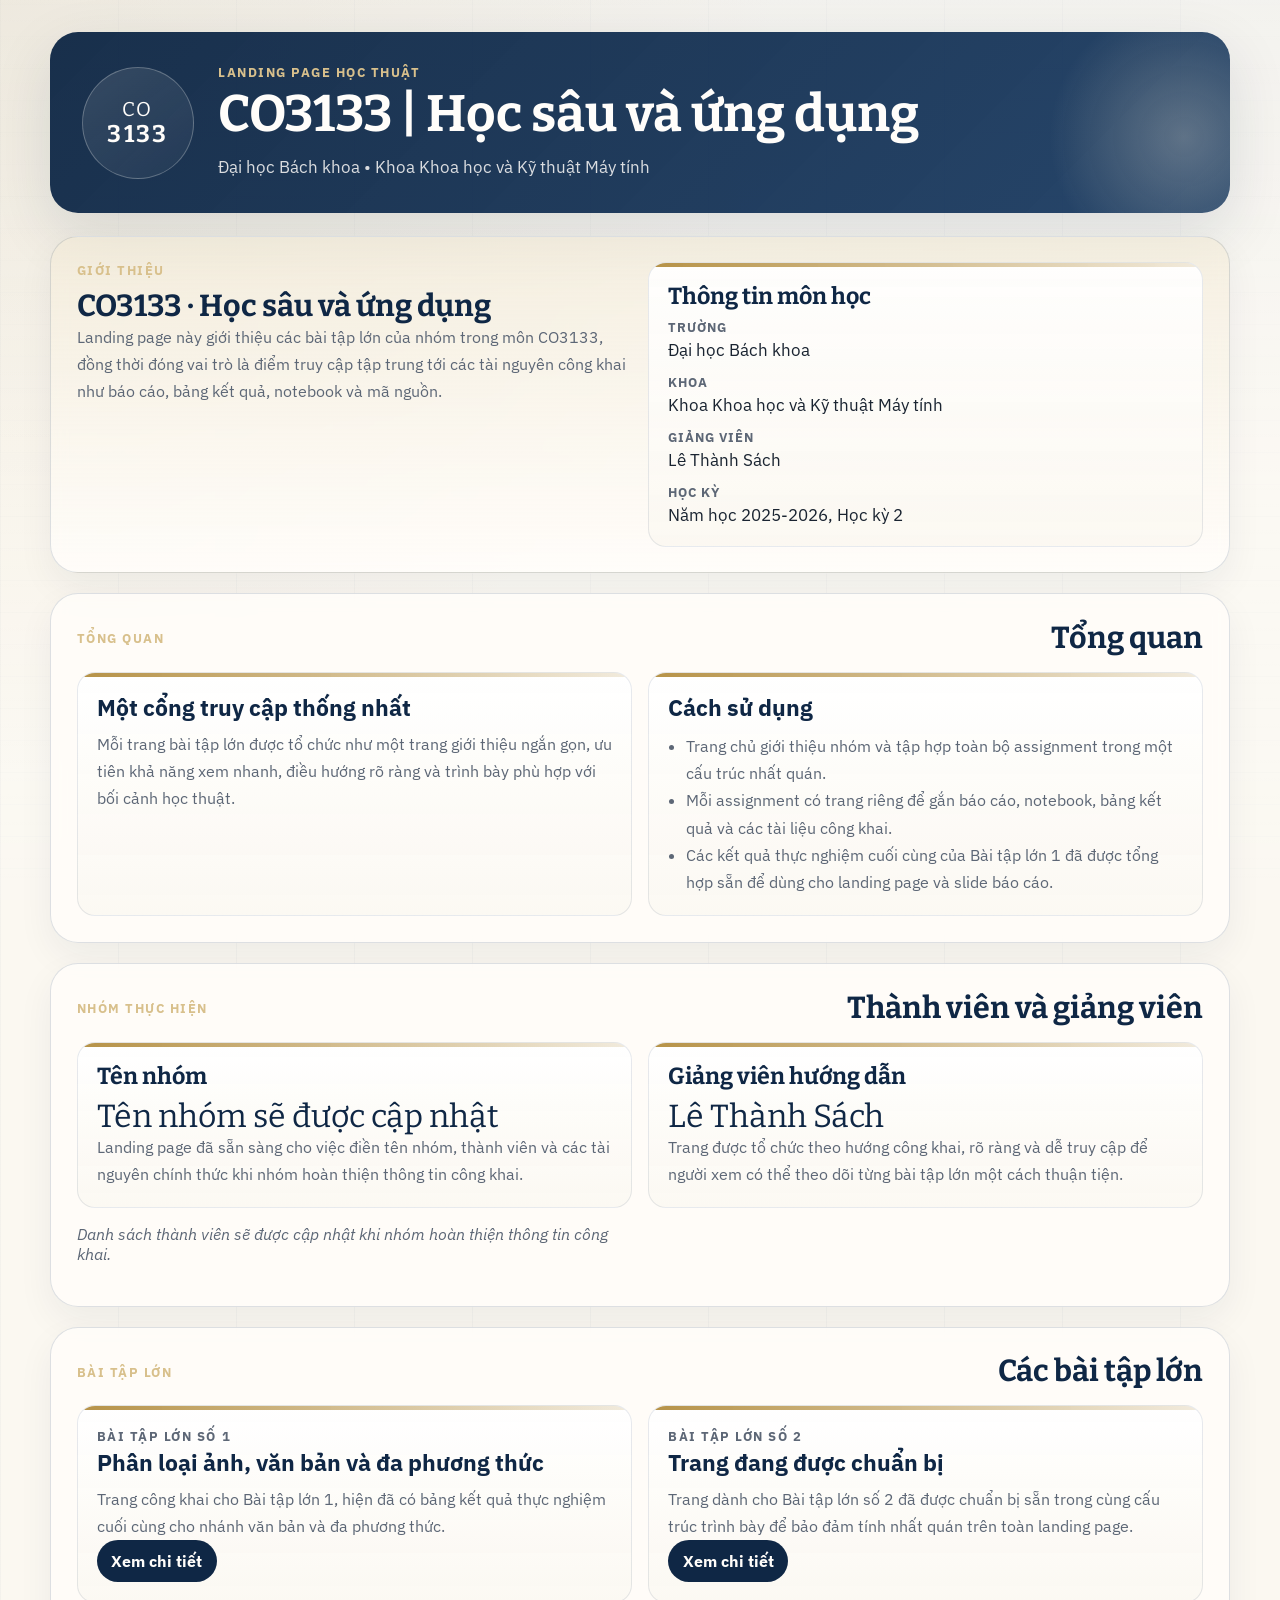
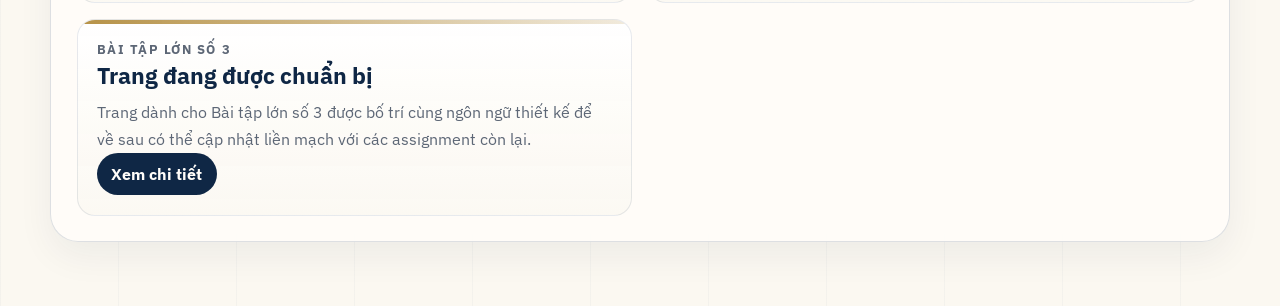
==== index.html @ e90729b5 "initial commit" ====
<!DOCTYPE html>
<html lang="vi">
<head>
  <meta charset="UTF-8">
  <meta name="viewport" content="width=device-width, initial-scale=1.0">
  <title>CO3133 | Landing Page Nhóm</title>
  <meta name="description" content="Landing page công khai cho các bài tập lớn môn CO3133 - Học sâu và ứng dụng.">
  <link rel="preconnect" href="https://fonts.googleapis.com">
  <link rel="preconnect" href="https://fonts.gstatic.com" crossorigin>
  <link href="https://fonts.googleapis.com/css2?family=Bitter:wght@500;600;700&family=IBM+Plex+Sans:wght@400;500;600;700&display=swap" rel="stylesheet">
  <link rel="stylesheet" href="assets/css/styles.css">
</head>
<body data-page="home" data-root=".">
  <div class="page-shell">
    <header class="site-header">
      <div class="crest-mark" aria-hidden="true">
        <span>CO</span>
        <span>3133</span>
      </div>
      <div class="header-copy">
        <p class="eyebrow">Landing page học thuật</p>
        <h1 id="site-title">CO3133</h1>
        <p id="site-subtitle" class="lede">Landing page công khai cho các bài tập lớn của nhóm.</p>
      </div>
    </header>

    <main>
      <section class="panel hero-panel">
        <div class="hero-grid">
          <div>
            <p class="section-kicker">Giới thiệu</p>
            <h2 id="course-heading">CO3133 · Học sâu và ứng dụng</h2>
            <p id="course-summary" class="body-copy"></p>
          </div>
          <div class="info-card">
            <h3>Thông tin môn học</h3>
            <dl id="course-meta" class="meta-list"></dl>
          </div>
        </div>
      </section>

      <section class="panel">
        <div class="section-heading">
          <p class="section-kicker">Tổng quan</p>
          <h2 id="home-overview-title">Tổng quan landing page</h2>
        </div>
        <div class="overview-grid">
          <article class="overview-card">
            <h3 id="overview-title"></h3>
            <p id="overview-copy" class="body-copy"></p>
          </article>
          <article class="overview-card">
            <h3>Cách sử dụng</h3>
            <ul id="overview-points" class="overview-list"></ul>
          </article>
        </div>
      </section>

      <section class="panel">
        <div class="section-heading">
          <p class="section-kicker">Nhóm thực hiện</p>
          <h2>Thành viên và giảng viên</h2>
        </div>
        <div class="two-column-grid">
          <article class="info-card">
            <h3>Tên nhóm</h3>
            <p id="group-name" class="feature-copy"></p>
            <p id="group-summary" class="body-copy"></p>
          </article>
          <article class="info-card">
            <h3>Giảng viên hướng dẫn</h3>
            <p id="instructor-name" class="feature-copy"></p>
            <p class="body-copy">Trang được tổ chức theo hướng công khai, rõ ràng và dễ truy cập để người xem có thể theo dõi từng bài tập lớn một cách thuận tiện.</p>
          </article>
        </div>
        <div id="members-grid" class="member-grid"></div>
      </section>

      <section class="panel">
        <div class="section-heading">
          <p class="section-kicker">Bài tập lớn</p>
          <h2>Các bài tập lớn</h2>
        </div>
        <div id="assignment-grid" class="assignment-grid"></div>
      </section>
    </main>
  </div>

  <script src="assets/js/site-data.js"></script>
  <script src="assets/js/app.js"></script>
</body>
</html>
---- assets/css/styles.css ----
:root {
  --navy-950: #0f2745;
  --navy-900: #14365f;
  --navy-700: #365d8b;
  --gold-500: #b69247;
  --gold-300: #d8c08c;
  --gold-100: #f3ead5;
  --ivory: #fbf8f1;
  --paper: #f6f1e5;
  --white: #fffdfa;
  --ink: #1a2431;
  --muted: #5d6776;
  --line: rgba(20, 54, 95, 0.14);
  --shadow: 0 20px 60px rgba(15, 39, 69, 0.12);
  --radius-lg: 28px;
  --radius-md: 18px;
  --page-width: 1180px;
}

*,
*::before,
*::after { box-sizing: border-box; }

body {
  margin: 0;
  min-height: 100vh;
  color: var(--ink);
  font-family: "IBM Plex Sans", sans-serif;
  background:
    radial-gradient(circle at top left, rgba(182,146,71,0.14), transparent 34%),
    linear-gradient(180deg, rgba(15,39,69,0.05), transparent 26%),
    repeating-linear-gradient(90deg, rgba(20,54,95,0.03) 0, rgba(20,54,95,0.03) 1px, transparent 1px, transparent 118px),
    var(--ivory);
}

body::before {
  content: "";
  position: fixed;
  inset: 0;
  pointer-events: none;
  background:
    linear-gradient(180deg, rgba(255,255,255,0.65), rgba(255,255,255,0.25)),
    repeating-linear-gradient(0deg, transparent 0, transparent 31px, rgba(20,54,95,0.035) 31px, rgba(20,54,95,0.035) 32px);
  opacity: 0.45;
}

a { color: inherit; text-decoration: none; }

.page-shell {
  position: relative;
  z-index: 1;
  width: min(calc(100% - 2rem), var(--page-width));
  margin: 0 auto;
  padding: 2rem 0 4rem;
}

.site-header {
  display: grid;
  grid-template-columns: 112px minmax(0, 1fr);
  gap: 1.5rem;
  align-items: center;
  padding: 2rem;
  border-radius: var(--radius-lg);
  background: linear-gradient(135deg, rgba(15,39,69,0.96), rgba(20,54,95,0.92));
  color: var(--white);
  box-shadow: var(--shadow);
  position: relative;
  overflow: hidden;
}

.site-header::after {
  content: "";
  position: absolute;
  inset: auto -8% -35% auto;
  width: 280px;
  height: 280px;
  border-radius: 50%;
  background: radial-gradient(circle, rgba(243,234,213,0.28), transparent 68%);
}

.site-header.compact { grid-template-columns: 1fr; }

.crest-mark {
  width: 112px;
  height: 112px;
  border-radius: 50%;
  border: 1px solid rgba(255,253,250,0.26);
  background: linear-gradient(145deg, rgba(255,253,250,0.12), rgba(255,253,250,0.03));
  display: grid;
  place-content: center;
  text-align: center;
  font-family: "Bitter", serif;
  font-size: 1.25rem;
  line-height: 1;
  letter-spacing: 0.12em;
}

.crest-mark span:last-child { margin-top: 0.2rem; font-size: 1.5rem; font-weight: 700; }

.header-copy, main { position: relative; z-index: 1; }

.eyebrow, .section-kicker {
  letter-spacing: 0.12em;
  text-transform: uppercase;
}

.eyebrow, .section-kicker {
  margin: 0 0 0.6rem;
  font-size: 0.79rem;
  font-weight: 700;
  color: var(--gold-300);
}

.site-header h1, .hero-panel h2, .section-heading h2, .info-card h3, .feature-copy, #assignment-name {
  font-family: "Bitter", serif;
}

.site-header h1 {
  margin: 0;
  font-size: clamp(2.35rem, 4vw, 4rem);
  line-height: 0.95;
}

.lede {
  max-width: 64ch;
  margin: 0.85rem 0 0;
  font-size: 1.08rem;
  line-height: 1.7;
  color: rgba(255,253,250,0.84);
}

main { display: grid; gap: 1.25rem; margin-top: 1.4rem; }

.panel {
  padding: 1.6rem;
  border: 1px solid var(--line);
  border-radius: var(--radius-lg);
  background: rgba(255,253,250,0.84);
  box-shadow: 0 14px 36px rgba(15,39,69,0.06);
  backdrop-filter: blur(8px);
}

.hero-panel {
  background: linear-gradient(180deg, rgba(243,234,213,0.58), rgba(255,253,250,0.88));
}

.hero-grid, .two-column-grid, .assignment-grid, .member-grid, .overview-grid, .resource-grid {
  display: grid;
  gap: 1rem;
}

.hero-grid, .two-column-grid { grid-template-columns: repeat(2, minmax(0, 1fr)); }
.assignment-grid, .member-grid, .overview-grid, .resource-grid { grid-template-columns: repeat(2, minmax(0, 1fr)); }

.section-heading {
  display: flex;
  justify-content: space-between;
  align-items: end;
  gap: 1rem;
  margin-bottom: 1rem;
}

.section-heading h2, .hero-panel h2, #assignment-name {
  margin: 0;
  font-size: clamp(1.9rem, 2vw, 2.65rem);
  color: var(--navy-950);
}

.body-copy, .member-role, .resource-card p, .assignment-card p, .overview-card p, .overview-list {
  margin: 0;
  color: var(--muted);
  line-height: 1.7;
}

.feature-copy { margin: 0; font-size: 2rem; line-height: 1.1; color: var(--navy-950); }

.info-card, .assignment-card, .member-card, .resource-card, .overview-card {
  position: relative;
  overflow: hidden;
  padding: 1.2rem;
  border-radius: var(--radius-md);
  border: 1px solid rgba(20,54,95,0.1);
  background: linear-gradient(180deg, rgba(255,255,255,0.9), rgba(251,248,241,0.88));
}

.info-card::before, .assignment-card::before, .member-card::before, .resource-card::before, .overview-card::before {
  content: "";
  position: absolute;
  inset: 0 auto auto 0;
  width: 100%;
  height: 4px;
  background: linear-gradient(90deg, var(--gold-500), rgba(182,146,71,0.18));
}

.info-card h3, .assignment-card h3, .resource-card h3, .overview-card h3 {
  margin: 0 0 0.55rem;
  font-size: 1.45rem;
  color: var(--navy-950);
}

.meta-list { display: grid; gap: 0.8rem; margin: 0; }
.meta-list div { display: grid; gap: 0.2rem; }
.meta-list dt {
  font-size: 0.8rem;
  font-weight: 700;
  letter-spacing: 0.08em;
  text-transform: uppercase;
  color: var(--muted);
}
.meta-list dd { margin: 0; font-size: 1.06rem; color: var(--ink); }

.member-card { display: grid; gap: 0.2rem; }
.member-card h3 { margin: 0; font-size: 1.25rem; color: var(--navy-950); }

.card-actions, .resource-actions {
  display: flex;
  flex-wrap: wrap;
  gap: 0.6rem;
}

.card-topline {
  display: block;
}

.button-link {
  display: inline-flex;
  align-items: center;
  justify-content: center;
  min-height: 42px;
  padding: 0.55rem 0.9rem;
  border-radius: 999px;
  font-weight: 700;
}

.button-link {
  background: var(--navy-950);
  color: var(--white);
  transition: transform 180ms ease, background-color 180ms ease;
}

.button-link:hover, .button-link:focus-visible { transform: translateY(-1px); background: var(--navy-900); }

.button-secondary { background: rgba(15,39,69,0.08); color: var(--navy-950); }
.button-secondary:hover, .button-secondary:focus-visible { background: rgba(15,39,69,0.12); }

.breadcrumb-link { display: inline-flex; margin-bottom: 0.85rem; color: var(--gold-100); font-weight: 700; }
.breadcrumb-link:hover, .breadcrumb-link:focus-visible { text-decoration: underline; text-underline-offset: 0.2rem; }
.empty-state { color: var(--muted); font-style: italic; }
.overview-list { margin: 0.7rem 0 0; padding-left: 1.1rem; }
.hidden { display: none !important; }

.results-grid {
  display: grid;
  grid-template-columns: repeat(3, minmax(0, 1fr));
  gap: 1rem;
}

.result-highlight {
  padding: 1.2rem;
  border-radius: var(--radius-md);
  border: 1px solid rgba(20,54,95,0.1);
  background: linear-gradient(180deg, rgba(255,255,255,0.92), rgba(251,248,241,0.9));
}

.result-highlight h3 {
  margin: 0 0 0.45rem;
  font-size: 1.2rem;
  color: var(--navy-950);
}

.result-value {
  margin: 0;
  font-family: "Bitter", serif;
  font-size: 2rem;
  line-height: 1.05;
  color: var(--navy-950);
}

.result-caption {
  margin: 0.55rem 0 0;
  color: var(--muted);
  line-height: 1.6;
}

.table-wrap {
  overflow-x: auto;
  border-radius: var(--radius-md);
  border: 1px solid rgba(20,54,95,0.1);
  background: rgba(255,255,255,0.9);
}

.results-table {
  width: 100%;
  min-width: 720px;
  border-collapse: collapse;
}

.results-table th,
.results-table td {
  padding: 0.9rem 1rem;
  border-bottom: 1px solid rgba(20,54,95,0.1);
  text-align: left;
  vertical-align: top;
}

.results-table th {
  background: rgba(20,54,95,0.06);
  color: var(--navy-950);
  font-size: 0.88rem;
  letter-spacing: 0.04em;
  text-transform: uppercase;
}

.results-table tr:last-child td {
  border-bottom: none;
}

.results-table td strong {
  color: var(--navy-950);
}

.results-note {
  margin: 0;
  color: var(--muted);
  line-height: 1.7;
}

.chart-grid {
  display: grid;
  grid-template-columns: repeat(2, minmax(0, 1fr));
  gap: 1rem;
}

.chart-card {
  padding: 1.2rem;
  border-radius: var(--radius-md);
  border: 1px solid rgba(20,54,95,0.1);
  background: linear-gradient(180deg, rgba(255,255,255,0.94), rgba(251,248,241,0.9));
}

.chart-canvas-grid {
  display: grid;
  grid-template-columns: repeat(2, minmax(0, 1fr));
  gap: 1rem;
}

.chart-card.wide {
  grid-column: 1 / -1;
}

.chart-card h3 {
  margin: 0;
  font-size: 1.35rem;
  color: var(--navy-950);
}

.chart-copy {
  margin: 0.55rem 0 0;
  color: var(--muted);
  line-height: 1.7;
}

.chart-shell {
  position: relative;
  min-height: 320px;
  margin-top: 1rem;
  padding: 0.75rem;
  border-radius: 18px;
  border: 1px solid rgba(20,54,95,0.08);
  background: rgba(255,255,255,0.82);
}

.chart-legend {
  display: flex;
  flex-wrap: wrap;
  gap: 1rem;
  margin-top: 1rem;
  color: var(--navy-950);
  font-size: 0.92rem;
  font-weight: 600;
}

.chart-legend span {
  display: inline-flex;
  align-items: center;
  gap: 0.45rem;
}

.legend-swatch {
  width: 14px;
  height: 14px;
  border-radius: 999px;
  background: linear-gradient(90deg, var(--navy-950), var(--navy-700));
}

.legend-swatch.is-secondary {
  background: linear-gradient(90deg, var(--gold-500), var(--gold-300));
}

.metric-bars {
  display: grid;
  gap: 1rem;
  margin-top: 1rem;
}

.metric-group {
  padding: 0.95rem 1rem;
  border-radius: 16px;
  background: rgba(255,255,255,0.78);
  border: 1px solid rgba(20,54,95,0.08);
}

.metric-group-head {
  display: flex;
  justify-content: space-between;
  gap: 1rem;
  align-items: center;
  margin-bottom: 0.8rem;
}

.metric-group-head h4 {
  margin: 0;
  font-size: 1rem;
  color: var(--navy-950);
}

.metric-group-head span {
  color: var(--gold-500);
  font-weight: 700;
  font-size: 0.88rem;
}

.bar-row {
  display: grid;
  grid-template-columns: 88px minmax(0, 1fr) 70px;
  gap: 0.75rem;
  align-items: center;
}

.bar-row + .bar-row {
  margin-top: 0.55rem;
}

.bar-row span,
.bar-row strong {
  color: var(--navy-950);
  font-size: 0.92rem;
}

.bar-row strong {
  text-align: right;
}

.bar-track {
  position: relative;
  height: 12px;
  border-radius: 999px;
  overflow: hidden;
  background: rgba(20,54,95,0.09);
}

.bar-fill {
  height: 100%;
  border-radius: inherit;
  background: linear-gradient(90deg, var(--navy-950), var(--navy-700));
}

.bar-fill.is-secondary {
  background: linear-gradient(90deg, var(--gold-500), var(--gold-300));
}

.dataset-stat-grid {
  display: grid;
  grid-template-columns: repeat(4, minmax(0, 1fr));
  gap: 0.75rem;
  margin-top: 1rem;
}

.dataset-stat {
  padding: 0.9rem;
  border-radius: 16px;
  border: 1px solid rgba(20,54,95,0.08);
  background: rgba(255,255,255,0.82);
}

.dataset-stat strong {
  display: block;
  font-family: "Bitter", serif;
  font-size: 1.4rem;
  line-height: 1.05;
  color: var(--navy-950);
}

.dataset-stat span {
  display: block;
  margin-top: 0.32rem;
  color: var(--muted);
  font-size: 0.92rem;
  line-height: 1.55;
}

.dataset-label-list {
  display: grid;
  gap: 0.55rem;
  margin-top: 1rem;
}

.dataset-label-item {
  display: grid;
  grid-template-columns: minmax(0, 1fr) 96px;
  gap: 0.75rem;
  align-items: center;
}

.dataset-label-item span,
.dataset-label-item strong {
  color: var(--navy-950);
  font-size: 0.94rem;
}

.dataset-label-item strong {
  text-align: right;
}

.error-analysis-stack {
  display: grid;
  gap: 1rem;
}

.error-summary-grid {
  display: grid;
  grid-template-columns: repeat(2, minmax(0, 1fr));
  gap: 1rem;
}

.error-summary-card {
  padding: 1.2rem;
  border-radius: var(--radius-md);
  border: 1px solid rgba(20,54,95,0.1);
  background: linear-gradient(180deg, rgba(255,255,255,0.94), rgba(251,248,241,0.9));
}

.error-summary-card h3 {
  margin: 0;
  font-size: 1.35rem;
  color: var(--navy-950);
}

.error-kpi-grid {
  display: grid;
  grid-template-columns: repeat(3, minmax(0, 1fr));
  gap: 0.75rem;
  margin-top: 1rem;
}

.error-kpi {
  padding: 0.9rem;
  border-radius: 16px;
  border: 1px solid rgba(20,54,95,0.08);
  background: rgba(255,255,255,0.84);
}

.error-kpi strong {
  display: block;
  font-family: "Bitter", serif;
  font-size: 1.35rem;
  line-height: 1.05;
  color: var(--navy-950);
}

.error-kpi span {
  display: block;
  margin-top: 0.35rem;
  color: var(--muted);
  font-size: 0.9rem;
  line-height: 1.55;
}

.error-hardest-title {
  margin: 1rem 0 0.55rem;
  color: var(--navy-950);
  font-weight: 700;
}

.delta-badge {
  display: inline-flex;
  align-items: center;
  min-height: 30px;
  padding: 0.22rem 0.72rem;
  border-radius: 999px;
  font-weight: 700;
  font-size: 0.88rem;
}

.delta-badge.is-positive {
  background: rgba(20,54,95,0.1);
  color: var(--navy-950);
}

.delta-badge.is-negative {
  background: rgba(182,146,71,0.16);
  color: #805b18;
}

.heatmap-grid {
  display: grid;
  grid-template-columns: repeat(2, minmax(0, 1fr));
  gap: 1rem;
}

.heatmap-card {
  padding: 1.15rem;
  border-radius: var(--radius-md);
  border: 1px solid rgba(20,54,95,0.1);
  background: linear-gradient(180deg, rgba(255,255,255,0.94), rgba(251,248,241,0.9));
}

.heatmap-card h3 {
  margin: 0;
  color: var(--navy-950);
  font-size: 1.15rem;
}

.heatmap-card p {
  margin: 0.45rem 0 0;
  color: var(--muted);
  line-height: 1.7;
}

.heatmap-shell {
  margin-top: 0.9rem;
  overflow: auto;
  border-radius: 16px;
  border: 1px solid rgba(20,54,95,0.08);
  background: rgba(255,255,255,0.84);
}

.heatmap-table {
  display: grid;
  min-width: 680px;
}

.heatmap-header,
.heatmap-row {
  display: grid;
  grid-template-columns: 180px repeat(5, minmax(86px, 1fr));
}

.heatmap-corner,
.heatmap-col,
.heatmap-row-label,
.heatmap-cell {
  min-height: 72px;
  padding: 0.7rem;
  border-right: 1px solid rgba(20,54,95,0.08);
  border-bottom: 1px solid rgba(20,54,95,0.08);
}

.heatmap-corner,
.heatmap-col,
.heatmap-row-label {
  background: rgba(20,54,95,0.05);
}

.heatmap-corner {
  display: flex;
  flex-direction: column;
  justify-content: center;
  gap: 0.15rem;
  color: var(--muted);
  font-size: 0.84rem;
  font-weight: 600;
}

.heatmap-col,
.heatmap-row-label {
  display: flex;
  align-items: center;
  justify-content: center;
  text-align: center;
  color: var(--navy-950);
  font-size: 0.84rem;
  font-weight: 700;
  line-height: 1.45;
}

.heatmap-row-label {
  justify-content: flex-start;
  text-align: left;
}

.heatmap-cell {
  display: flex;
  flex-direction: column;
  align-items: center;
  justify-content: center;
  gap: 0.25rem;
  text-align: center;
}

.heatmap-cell strong {
  font-family: "Bitter", serif;
  font-size: 1.3rem;
  line-height: 1;
}

.heatmap-cell span {
  font-size: 0.78rem;
  opacity: 0.9;
}

.resource-inline-list {
  display: flex;
  flex-wrap: wrap;
  gap: 0.75rem;
}

.resource-group-card {
  padding: 1.2rem;
  border-radius: var(--radius-md);
  border: 1px solid rgba(20,54,95,0.1);
  background: linear-gradient(180deg, rgba(255,255,255,0.94), rgba(251,248,241,0.9));
}

.resource-group-card.is-featured {
  grid-column: 1 / -1;
  background: linear-gradient(180deg, rgba(243,234,213,0.74), rgba(255,253,250,0.94));
}

.resource-group-card h3 {
  margin: 0;
  font-size: 1.35rem;
  color: var(--navy-950);
}

.resource-group-copy {
  margin: 0.6rem 0 0;
  color: var(--muted);
  line-height: 1.7;
}

.resource-group-list {
  display: grid;
  gap: 0.85rem;
  margin-top: 1rem;
}

.resource-item {
  display: grid;
  grid-template-columns: minmax(0, 1fr) auto;
  gap: 1rem;
  align-items: center;
  padding: 0.95rem 1rem;
  border-radius: 16px;
  border: 1px solid rgba(20,54,95,0.08);
  background: rgba(255,255,255,0.78);
}

.resource-item-copy h4 {
  margin: 0;
  color: var(--navy-950);
  font-size: 1.05rem;
}

.resource-item-copy p:last-child {
  margin: 0.38rem 0 0;
  color: var(--muted);
  line-height: 1.65;
}

.resource-item-type {
  margin: 0 0 0.3rem;
  font-size: 0.78rem;
  font-weight: 700;
  letter-spacing: 0.08em;
  text-transform: uppercase;
  color: var(--gold-500);
}

.resource-item-actions {
  display: flex;
  align-items: center;
}

.detail-grid,
.mini-stat-grid,
.figure-grid,
.callout-grid,
.code-grid {
  display: grid;
  gap: 1rem;
}

.detail-grid,
.code-grid {
  grid-template-columns: repeat(2, minmax(0, 1fr));
}

.mini-stat-grid {
  grid-template-columns: repeat(4, minmax(0, 1fr));
}

.figure-grid,
.callout-grid {
  grid-template-columns: repeat(2, minmax(0, 1fr));
}

.mini-stat,
.figure-card,
.callout-card,
.code-panel {
  padding: 1.15rem;
  border-radius: var(--radius-md);
  border: 1px solid rgba(20,54,95,0.1);
  background: linear-gradient(180deg, rgba(255,255,255,0.94), rgba(251,248,241,0.9));
}

.mini-stat h3,
.figure-card h3,
.callout-card h3,
.code-panel h3 {
  margin: 0 0 0.5rem;
  color: var(--navy-950);
  font-size: 1.2rem;
}

.mini-stat-value {
  margin: 0;
  font-family: "Bitter", serif;
  font-size: 1.85rem;
  line-height: 1.05;
  color: var(--navy-950);
}

.mini-stat p,
.callout-card p,
.figure-card p,
.code-panel p {
  margin: 0.45rem 0 0;
  color: var(--muted);
  line-height: 1.7;
}

.pill-list {
  display: flex;
  flex-wrap: wrap;
  gap: 0.6rem;
  margin: 0;
  padding: 0;
  list-style: none;
}

.pill {
  padding: 0.5rem 0.8rem;
  border-radius: 999px;
  background: rgba(20,54,95,0.08);
  color: var(--navy-950);
  font-size: 0.92rem;
  font-weight: 600;
}

.figure-card img {
  display: block;
  width: 100%;
  height: auto;
  margin-top: 0.85rem;
  border-radius: 14px;
  border: 1px solid rgba(20,54,95,0.08);
  background: rgba(255,255,255,0.9);
}

.figure-card.wide {
  grid-column: 1 / -1;
}

.figure-meta {
  display: flex;
  flex-wrap: wrap;
  gap: 0.6rem;
  margin-top: 0.85rem;
}

.figure-meta span {
  display: inline-flex;
  align-items: center;
  min-height: 30px;
  padding: 0.2rem 0.65rem;
  border-radius: 999px;
  background: rgba(182,146,71,0.12);
  color: var(--navy-950);
  font-size: 0.86rem;
  font-weight: 600;
}

.sample-grid {
  display: grid;
  grid-template-columns: repeat(3, minmax(0, 1fr));
  gap: 1rem;
}

.sample-toolbar {
  display: flex;
  justify-content: space-between;
  align-items: center;
  gap: 1rem;
  margin-top: 1rem;
}

.sample-filter-group {
  display: flex;
  flex-wrap: wrap;
  gap: 0.65rem;
}

.sample-filter {
  min-height: 40px;
  padding: 0.5rem 0.85rem;
  border: 1px solid rgba(20,54,95,0.12);
  border-radius: 999px;
  background: rgba(255,255,255,0.86);
  color: var(--navy-950);
  font: inherit;
  font-size: 0.92rem;
  font-weight: 600;
  cursor: pointer;
  transition: background-color 180ms ease, transform 180ms ease, border-color 180ms ease;
}

.sample-filter:hover,
.sample-filter:focus-visible {
  background: rgba(20,54,95,0.08);
  border-color: rgba(20,54,95,0.18);
  transform: translateY(-1px);
}

.sample-filter.is-active {
  background: var(--navy-950);
  border-color: var(--navy-950);
  color: var(--white);
}

.sample-count {
  margin: 0;
  color: var(--muted);
  font-size: 0.94rem;
  line-height: 1.6;
}

.sample-card {
  padding: 1rem;
  border-radius: var(--radius-md);
  border: 1px solid rgba(20,54,95,0.1);
  background: linear-gradient(180deg, rgba(255,255,255,0.94), rgba(251,248,241,0.9));
}

.sample-card img {
  display: block;
  width: 100%;
  aspect-ratio: 4 / 3;
  object-fit: cover;
  border-radius: 14px;
  border: 1px solid rgba(20,54,95,0.08);
  background: rgba(255,255,255,0.9);
}

.sample-meta {
  display: flex;
  flex-wrap: wrap;
  gap: 0.55rem;
  margin: 0.85rem 0 0;
}

.sample-meta span {
  display: inline-flex;
  align-items: center;
  min-height: 30px;
  padding: 0.2rem 0.65rem;
  border-radius: 999px;
  background: rgba(20,54,95,0.08);
  color: var(--navy-950);
  font-size: 0.84rem;
  font-weight: 600;
}

.sample-card h3 {
  margin: 0.85rem 0 0;
  color: var(--navy-950);
  font-size: 1.15rem;
}

.sample-card p {
  margin: 0.55rem 0 0;
  color: var(--muted);
  line-height: 1.7;
}

.sample-note {
  margin: 1rem 0 0;
  color: var(--muted);
  line-height: 1.7;
}

.sample-empty {
  padding: 1rem;
  border-radius: var(--radius-md);
  border: 1px dashed rgba(20,54,95,0.18);
  background: rgba(255,255,255,0.7);
  color: var(--muted);
  line-height: 1.7;
}

.code-toolbar {
  display: flex;
  justify-content: space-between;
  gap: 1rem;
  align-items: center;
  margin-bottom: 0.75rem;
}

.code-label {
  font-size: 0.88rem;
  font-weight: 700;
  letter-spacing: 0.06em;
  text-transform: uppercase;
  color: var(--muted);
}

.code-frame {
  overflow: auto;
  border-radius: 16px;
  background: #0f1e31;
  border: 1px solid rgba(20,54,95,0.18);
}

.code-frame pre {
  margin: 0;
  padding: 1rem 1.1rem;
  min-width: 0;
  color: #eef4ff;
  font: 0.92rem/1.65 "IBM Plex Mono", "Courier New", monospace;
  white-space: pre;
}

.branch-link-row {
  display: flex;
  flex-wrap: wrap;
  gap: 0.75rem;
}

.muted-link {
  color: var(--navy-700);
  font-weight: 600;
}

.muted-link:hover,
.muted-link:focus-visible {
  text-decoration: underline;
  text-underline-offset: 0.2rem;
}

.ide-viewer {
  border-radius: 22px;
  overflow: hidden;
  border: 1px solid rgba(20,54,95,0.12);
  background: #0d1728;
  box-shadow: 0 18px 42px rgba(15,39,69,0.18);
}

.ide-topbar {
  display: flex;
  align-items: center;
  justify-content: space-between;
  gap: 1rem;
  padding: 0.8rem 1rem;
  background: linear-gradient(180deg, #16253b, #101d31);
  border-bottom: 1px solid rgba(255,255,255,0.06);
}

.ide-dots {
  display: flex;
  gap: 0.4rem;
}

.ide-dots span {
  width: 10px;
  height: 10px;
  border-radius: 50%;
}

.ide-dots span:nth-child(1) { background: #ff6b6b; }
.ide-dots span:nth-child(2) { background: #f7c948; }
.ide-dots span:nth-child(3) { background: #4cd964; }

.ide-title {
  color: rgba(255,255,255,0.88);
  font-size: 0.92rem;
  font-weight: 600;
}

.ide-toolbar {
  display: flex;
  align-items: center;
  gap: 0.75rem;
}

.ide-copy {
  display: inline-flex;
  align-items: center;
  justify-content: center;
  min-height: 34px;
  padding: 0.45rem 0.8rem;
  border: 1px solid rgba(255,255,255,0.12);
  border-radius: 999px;
  background: rgba(255,255,255,0.05);
  color: #f2f6ff;
  font-weight: 700;
  cursor: pointer;
}

.ide-copy:hover,
.ide-copy:focus-visible {
  background: rgba(255,255,255,0.1);
}

.ide-tabs {
  display: flex;
  flex-wrap: wrap;
  gap: 0.35rem;
  padding: 0.7rem 0.8rem 0;
  background: #101a2d;
  border-bottom: 1px solid rgba(255,255,255,0.06);
}

.ide-tab {
  border: none;
  border-radius: 14px 14px 0 0;
  padding: 0.7rem 0.95rem;
  background: transparent;
  color: rgba(232,239,255,0.68);
  font: inherit;
  font-weight: 600;
  cursor: pointer;
}

.ide-tab.is-active {
  background: #111f34;
  color: #f7fbff;
}

.ide-meta {
  display: flex;
  flex-wrap: wrap;
  gap: 0.75rem;
  align-items: center;
  justify-content: space-between;
  padding: 0.9rem 1rem;
  background: #111f34;
  border-bottom: 1px solid rgba(255,255,255,0.06);
}

.ide-meta-copy {
  color: rgba(230,238,255,0.76);
  line-height: 1.7;
  max-width: 78ch;
}

.ide-meta-badges {
  display: flex;
  flex-wrap: wrap;
  gap: 0.5rem;
}

.ide-meta-badges span {
  display: inline-flex;
  align-items: center;
  min-height: 28px;
  padding: 0.18rem 0.65rem;
  border-radius: 999px;
  background: rgba(182,146,71,0.16);
  color: #f7f0db;
  font-size: 0.84rem;
  font-weight: 700;
}

.ide-stage {
  overflow: auto;
  background:
    linear-gradient(90deg, rgba(255,255,255,0.035) 0, rgba(255,255,255,0.035) 64px, transparent 64px, transparent 100%),
    #0d1728;
}

.ide-loading {
  display: flex;
  align-items: center;
  justify-content: center;
  min-height: 520px;
  padding: 1.5rem;
  color: rgba(232,239,255,0.74);
  font-weight: 600;
  text-align: center;
}

.ide-loading-compact {
  min-height: 84px;
  justify-content: flex-start;
  border-bottom: 1px solid rgba(255,255,255,0.06);
}

.ide-monaco-shell {
  min-width: 760px;
  background: #0d1728;
}

.ide-monaco {
  width: 100%;
  height: 560px;
}

.ide-code {
  display: grid;
  grid-template-columns: 64px minmax(0, 1fr);
  min-width: 760px;
}

.ide-gutter,
.ide-content {
  padding: 1rem 0;
  font: 0.93rem/1.7 "IBM Plex Mono", "Courier New", monospace;
  white-space: pre;
}

.ide-gutter {
  margin: 0;
  padding-right: 0.9rem;
  text-align: right;
  color: rgba(190,205,232,0.42);
  border-right: 1px solid rgba(255,255,255,0.06);
  user-select: none;
}

.ide-content {
  margin: 0;
  padding-left: 1rem;
  color: #eef4ff;
}

.ide-line {
  display: block;
  min-height: 1.7em;
}

.token-keyword { color: #8dc5ff; }
.token-string { color: #f9c784; }
.token-comment { color: #7f92b0; }
.token-number { color: #c7a7ff; }
.token-type { color: #8ce1b5; }
.token-operator { color: #f4f7fb; }

.ide-footer {
  display: flex;
  justify-content: space-between;
  gap: 1rem;
  align-items: center;
  padding: 0.8rem 1rem;
  background: #101a2d;
  border-top: 1px solid rgba(255,255,255,0.06);
  color: rgba(232,239,255,0.68);
  font-size: 0.88rem;
}

@media (max-width: 960px) {
  .results-grid,
  .chart-grid,
  .chart-canvas-grid,
  .error-summary-grid,
  .heatmap-grid,
  .sample-grid,
  .hero-grid, .two-column-grid, .assignment-grid, .member-grid, .overview-grid, .resource-grid,
  .detail-grid, .mini-stat-grid, .figure-grid, .callout-grid, .code-grid { grid-template-columns: 1fr; }
  .section-heading { align-items: start; flex-direction: column; }
}

@media (max-width: 720px) {
  .page-shell { width: min(calc(100% - 1.2rem), var(--page-width)); padding-top: 0.8rem; }
  .site-header { grid-template-columns: 1fr; padding: 1.4rem; }
  .crest-mark { width: 88px; height: 88px; }
  .site-header h1 { font-size: 2.45rem; }
  .panel { padding: 1.1rem; }
  .dataset-stat-grid { grid-template-columns: repeat(2, minmax(0, 1fr)); }
  .error-kpi-grid { grid-template-columns: 1fr; }
  .metric-group-head,
  .bar-row { grid-template-columns: 1fr; }
  .bar-row strong { text-align: left; }
  .metric-group-head { align-items: start; }
  .dataset-label-item { grid-template-columns: 1fr; }
  .dataset-label-item strong { text-align: left; }
  .resource-item { grid-template-columns: 1fr; }
  .resource-item-actions { width: 100%; }
  .sample-toolbar { align-items: start; flex-direction: column; }
  .button-link { width: 100%; }
}
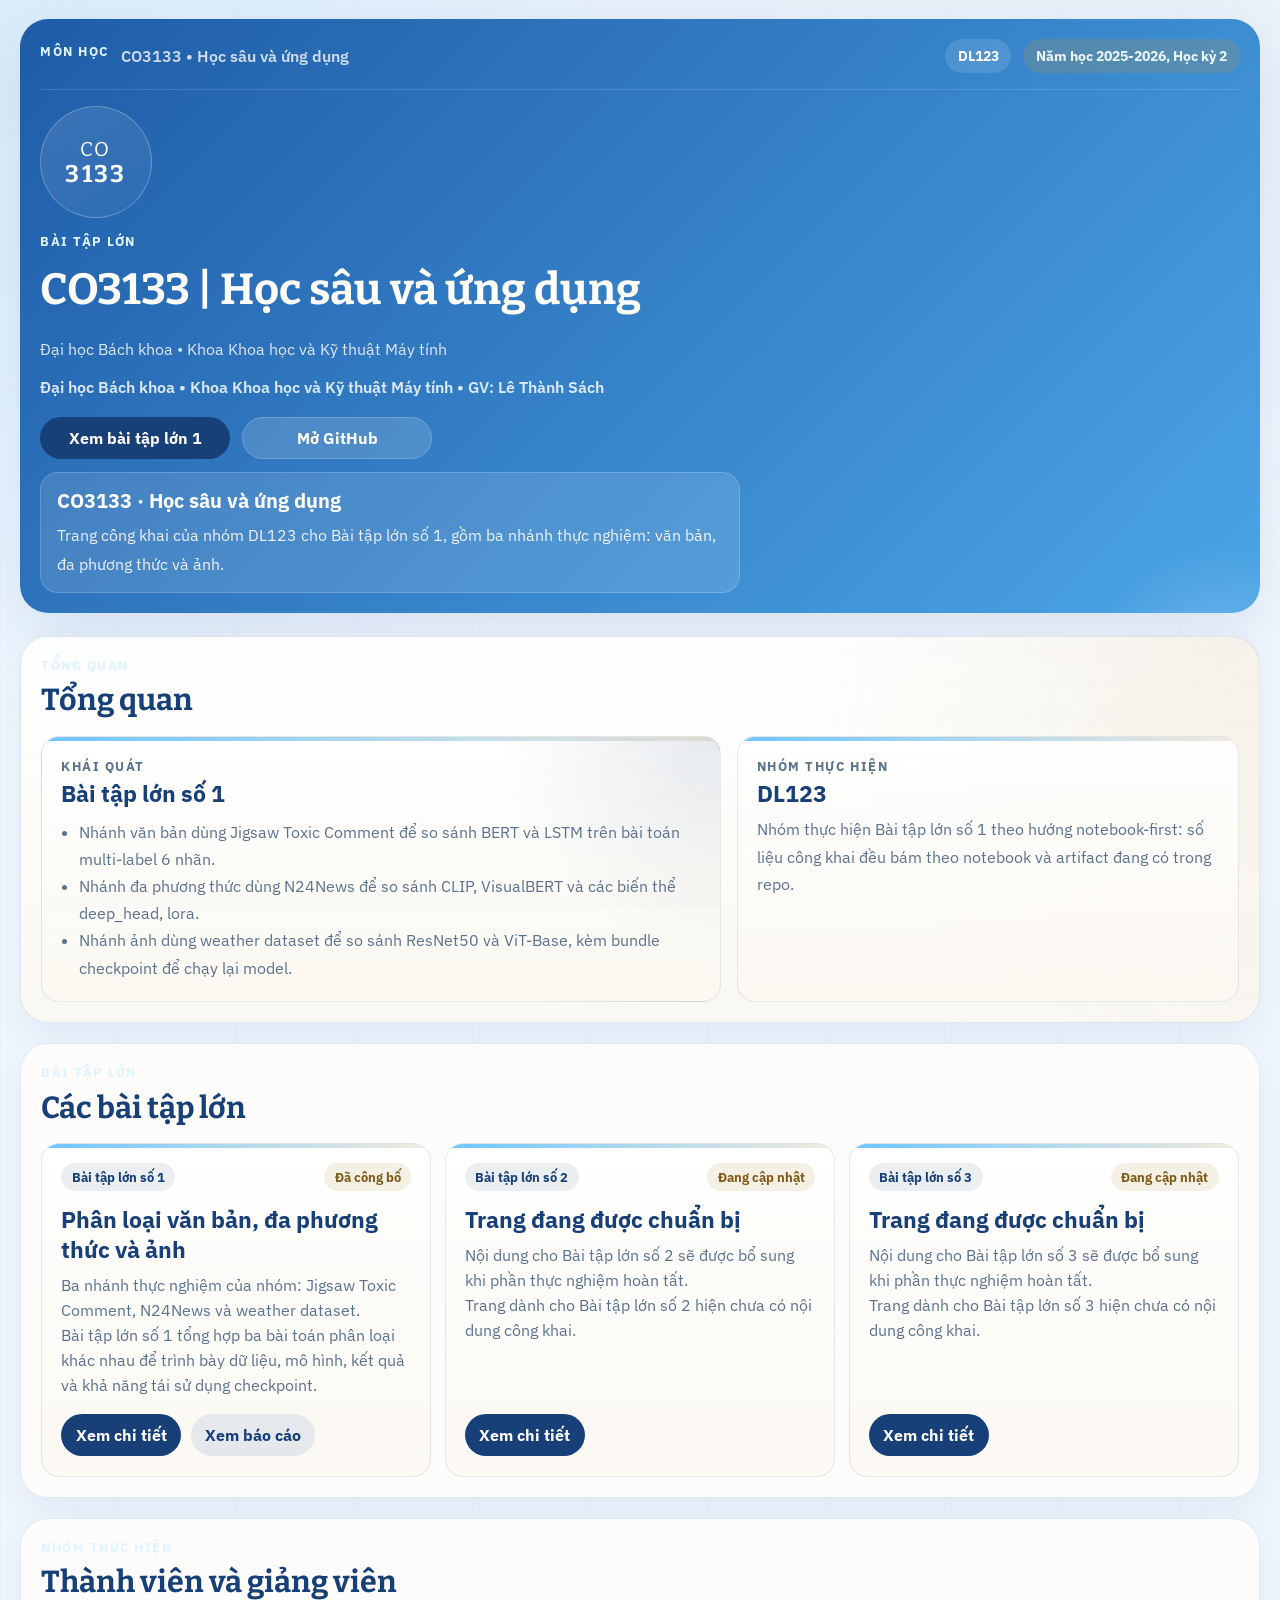
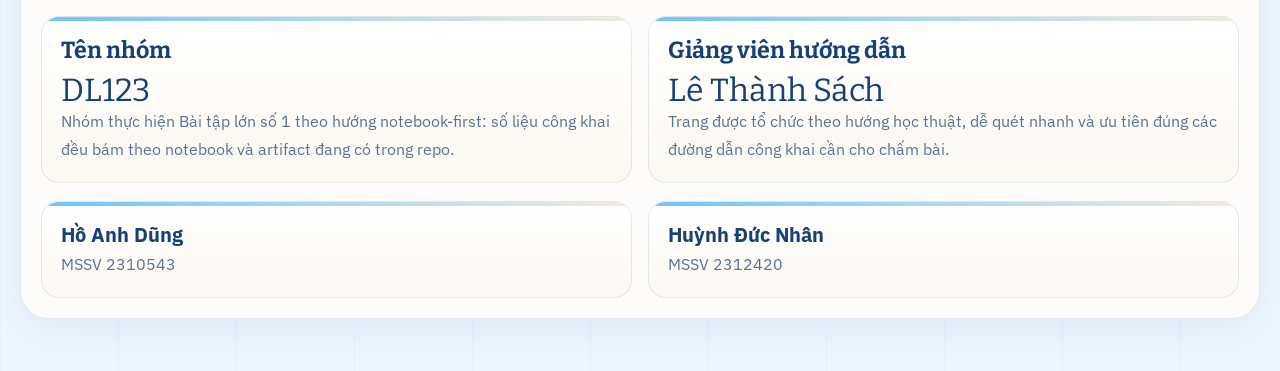
==== commit 0a8a8985: "" ====
--- a/index.html
+++ b/index.html
@@ -12,76 +12,87 @@
 </head>
 <body data-page="home" data-root=".">
   <div class="page-shell">
-    <header class="site-header">
-      <div class="crest-mark" aria-hidden="true">
-        <span>CO</span>
-        <span>3133</span>
+    <header class="site-header home-hero">
+      <div class="hero-band">
+        <div class="hero-band-left">
+          <p class="eyebrow">Môn học</p>
+          <p id="hero-band-copy" class="hero-band-copy">CO3133 · Deep Learning and Applications</p>
+        </div>
+        <div class="hero-band-right">
+          <span id="hero-group-chip" class="hero-chip">DL123</span>
+          <span id="hero-term-chip" class="hero-chip hero-chip-secondary">2025-2026 · Semester 2</span>
+        </div>
       </div>
-      <div class="header-copy">
-        <p class="eyebrow">Landing page học thuật</p>
+
+      <div class="hero-main-copy hero-main-copy-simplified">
+        <div class="crest-mark" aria-hidden="true">
+          <span>CO</span>
+          <span>3133</span>
+        </div>
+        <p class="section-kicker">Bài tập lớn</p>
         <h1 id="site-title">CO3133</h1>
         <p id="site-subtitle" class="lede">Landing page công khai cho các bài tập lớn của nhóm.</p>
+        <p id="hero-meta-line" class="hero-meta-line"></p>
+        <div id="hero-actions" class="hero-actions"></div>
+        <div class="hero-inline-card">
+          <h2 id="course-heading">CO3133 · Học sâu và ứng dụng</h2>
+          <p id="course-summary" class="hero-summary"></p>
+        </div>
       </div>
     </header>
 
     <main>
-      <section class="panel hero-panel">
-        <div class="hero-grid">
+      <section class="panel home-intro-panel">
+        <div class="section-heading">
           <div>
-            <p class="section-kicker">Giới thiệu</p>
-            <h2 id="course-heading">CO3133 · Học sâu và ứng dụng</h2>
-            <p id="course-summary" class="body-copy"></p>
-          </div>
-          <div class="info-card">
-            <h3>Thông tin môn học</h3>
-            <dl id="course-meta" class="meta-list"></dl>
+            <p class="section-kicker">Tổng quan</p>
+            <h2 id="home-overview-title">Tổng quan landing page</h2>
           </div>
         </div>
-      </section>
-
-      <section class="panel">
-        <div class="section-heading">
-          <p class="section-kicker">Tổng quan</p>
-          <h2 id="home-overview-title">Tổng quan landing page</h2>
-        </div>
-        <div class="overview-grid">
-          <article class="overview-card">
+        <div class="overview-spotlight-grid">
+          <article class="overview-card overview-card-primary">
+            <p class="section-kicker">Khái quát</p>
             <h3 id="overview-title"></h3>
-            <p id="overview-copy" class="body-copy"></p>
+            <ul id="overview-points" class="overview-list"></ul>
           </article>
           <article class="overview-card">
-            <h3>Cách sử dụng</h3>
-            <ul id="overview-points" class="overview-list"></ul>
+            <p class="section-kicker">Nhóm thực hiện</p>
+            <h3 id="group-name">DL123</h3>
+            <p id="group-summary" class="body-copy"></p>
           </article>
         </div>
       </section>
 
-      <section class="panel">
+      <section class="panel assignment-showcase-panel">
         <div class="section-heading">
-          <p class="section-kicker">Nhóm thực hiện</p>
-          <h2>Thành viên và giảng viên</h2>
+          <div>
+            <p class="section-kicker">Bài tập lớn</p>
+            <h2>Các bài tập lớn</h2>
+          </div>
         </div>
-        <div class="two-column-grid">
-          <article class="info-card">
+        <div id="assignment-grid" class="assignment-showcase-grid"></div>
+      </section>
+
+      <section class="panel team-panel">
+        <div class="section-heading">
+          <div>
+            <p class="section-kicker">Nhóm thực hiện</p>
+            <h2>Thành viên và giảng viên</h2>
+          </div>
+        </div>
+        <div class="team-layout">
+          <article class="info-card team-feature-card">
             <h3>Tên nhóm</h3>
-            <p id="group-name" class="feature-copy"></p>
-            <p id="group-summary" class="body-copy"></p>
+            <p class="feature-copy" id="team-group-name"></p>
+            <p id="team-group-summary" class="body-copy"></p>
           </article>
-          <article class="info-card">
+          <article class="info-card team-feature-card">
             <h3>Giảng viên hướng dẫn</h3>
             <p id="instructor-name" class="feature-copy"></p>
-            <p class="body-copy">Trang được tổ chức theo hướng công khai, rõ ràng và dễ truy cập để người xem có thể theo dõi từng bài tập lớn một cách thuận tiện.</p>
+            <p class="body-copy">Trang được tổ chức theo hướng học thuật, dễ quét nhanh và ưu tiên đúng các đường dẫn công khai cần cho chấm bài.</p>
           </article>
         </div>
-        <div id="members-grid" class="member-grid"></div>
-      </section>
-
-      <section class="panel">
-        <div class="section-heading">
-          <p class="section-kicker">Bài tập lớn</p>
-          <h2>Các bài tập lớn</h2>
-        </div>
-        <div id="assignment-grid" class="assignment-grid"></div>
+        <div id="members-grid" class="member-grid member-grid-home"></div>
       </section>
     </main>
   </div>
--- a/assets/css/styles.css
+++ b/assets/css/styles.css
@@ -1,17 +1,17 @@
 :root {
-  --navy-950: #0f2745;
-  --navy-900: #14365f;
-  --navy-700: #365d8b;
-  --gold-500: #b69247;
-  --gold-300: #d8c08c;
-  --gold-100: #f3ead5;
-  --ivory: #fbf8f1;
-  --paper: #f6f1e5;
+  --navy-950: #173f78;
+  --navy-900: #1f5ca8;
+  --navy-700: #57a7e3;
+  --gold-500: #6dc6ff;
+  --gold-300: #bfe8ff;
+  --gold-100: #eaf7ff;
+  --ivory: #eef6ff;
+  --paper: #e1eefc;
   --white: #fffdfa;
-  --ink: #1a2431;
-  --muted: #5d6776;
-  --line: rgba(20, 54, 95, 0.14);
-  --shadow: 0 20px 60px rgba(15, 39, 69, 0.12);
+  --ink: #18314c;
+  --muted: #5b728d;
+  --line: rgba(31, 92, 168, 0.12);
+  --shadow: 0 20px 60px rgba(23, 63, 120, 0.12);
   --radius-lg: 28px;
   --radius-md: 18px;
   --page-width: 1180px;
@@ -27,9 +27,9 @@
   color: var(--ink);
   font-family: "IBM Plex Sans", sans-serif;
   background:
-    radial-gradient(circle at top left, rgba(182,146,71,0.14), transparent 34%),
-    linear-gradient(180deg, rgba(15,39,69,0.05), transparent 26%),
-    repeating-linear-gradient(90deg, rgba(20,54,95,0.03) 0, rgba(20,54,95,0.03) 1px, transparent 1px, transparent 118px),
+    radial-gradient(circle at top left, rgba(109,198,255,0.18), transparent 34%),
+    linear-gradient(180deg, rgba(31,92,168,0.06), transparent 26%),
+    repeating-linear-gradient(90deg, rgba(31,92,168,0.03) 0, rgba(31,92,168,0.03) 1px, transparent 1px, transparent 118px),
     var(--ivory);
 }
 
@@ -49,9 +49,9 @@
 .page-shell {
   position: relative;
   z-index: 1;
-  width: min(calc(100% - 2rem), var(--page-width));
+  width: min(calc(100% - 1.2rem), 1240px);
   margin: 0 auto;
-  padding: 2rem 0 4rem;
+  padding: 1.2rem 0 3.2rem;
 }
 
 .site-header {
@@ -59,9 +59,9 @@
   grid-template-columns: 112px minmax(0, 1fr);
   gap: 1.5rem;
   align-items: center;
-  padding: 2rem;
+  padding: 1.5rem 1.6rem;
   border-radius: var(--radius-lg);
-  background: linear-gradient(135deg, rgba(15,39,69,0.96), rgba(20,54,95,0.92));
+  background: linear-gradient(135deg, #1f5ca8, #4ba5e6);
   color: var(--white);
   box-shadow: var(--shadow);
   position: relative;
@@ -75,7 +75,7 @@
   width: 280px;
   height: 280px;
   border-radius: 50%;
-  background: radial-gradient(circle, rgba(243,234,213,0.28), transparent 68%);
+  background: radial-gradient(circle, rgba(255,255,255,0.2), transparent 68%);
 }
 
 .site-header.compact { grid-template-columns: 1fr; }
@@ -108,7 +108,7 @@
   margin: 0 0 0.6rem;
   font-size: 0.79rem;
   font-weight: 700;
-  color: var(--gold-300);
+  color: #dff4ff;
 }
 
 .site-header h1, .hero-panel h2, .section-heading h2, .info-card h3, .feature-copy, #assignment-name {
@@ -117,14 +117,14 @@
 
 .site-header h1 {
   margin: 0;
-  font-size: clamp(2.35rem, 4vw, 4rem);
-  line-height: 0.95;
+  font-size: clamp(2rem, 3.4vw, 3.2rem);
+  line-height: 0.98;
 }
 
 .lede {
   max-width: 64ch;
   margin: 0.85rem 0 0;
-  font-size: 1.08rem;
+  font-size: 1rem;
   line-height: 1.7;
   color: rgba(255,253,250,0.84);
 }
@@ -132,7 +132,7 @@
 main { display: grid; gap: 1.25rem; margin-top: 1.4rem; }
 
 .panel {
-  padding: 1.6rem;
+  padding: 1.25rem;
   border: 1px solid var(--line);
   border-radius: var(--radius-lg);
   background: rgba(255,253,250,0.84);
@@ -240,8 +240,8 @@
 
 .button-link:hover, .button-link:focus-visible { transform: translateY(-1px); background: var(--navy-900); }
 
-.button-secondary { background: rgba(15,39,69,0.08); color: var(--navy-950); }
-.button-secondary:hover, .button-secondary:focus-visible { background: rgba(15,39,69,0.12); }
+.button-secondary { background: rgba(31,92,168,0.1); color: var(--navy-950); }
+.button-secondary:hover, .button-secondary:focus-visible { background: rgba(31,92,168,0.16); }
 
 .breadcrumb-link { display: inline-flex; margin-bottom: 0.85rem; color: var(--gold-100); font-weight: 700; }
 .breadcrumb-link:hover, .breadcrumb-link:focus-visible { text-decoration: underline; text-underline-offset: 0.2rem; }
@@ -370,6 +370,18 @@
   background: rgba(255,255,255,0.82);
 }
 
+.chart-shell-compact {
+  min-height: 280px;
+}
+
+.chart-shell-tall {
+  min-height: 520px;
+}
+
+.chart-shell-wide {
+  min-height: 360px;
+}
+
 .chart-legend {
   display: flex;
   flex-wrap: wrap;
@@ -867,6 +879,23 @@
   border-radius: 14px;
   border: 1px solid rgba(20,54,95,0.08);
   background: rgba(255,255,255,0.9);
+}
+
+.zoomable-media {
+  cursor: zoom-in;
+  transition: transform 180ms ease, box-shadow 180ms ease, border-color 180ms ease;
+}
+
+.zoomable-media:hover,
+.zoomable-media:focus-visible {
+  transform: translateY(-2px);
+  box-shadow: 0 18px 34px rgba(15,39,69,0.16);
+  border-color: rgba(20,54,95,0.18);
+}
+
+.zoomable-media:focus-visible {
+  outline: 2px solid rgba(20,54,95,0.25);
+  outline-offset: 2px;
 }
 
 .figure-card.wide {
@@ -1268,6 +1297,576 @@
   font-size: 0.88rem;
 }
 
+.visual-story-panel {
+  background:
+    radial-gradient(circle at top right, rgba(182,146,71,0.14), transparent 32%),
+    linear-gradient(180deg, rgba(20,54,95,0.035), rgba(255,253,250,0.88) 42%);
+}
+
+.site-header.home-hero {
+  display: grid;
+  grid-template-columns: 1fr;
+  align-items: stretch;
+  gap: 1rem;
+  padding: 1.25rem;
+}
+
+.hero-band,
+.hero-main-grid,
+.team-layout,
+.overview-spotlight-grid,
+.assignment-showcase-grid {
+  display: grid;
+  gap: 1rem;
+}
+
+.hero-band {
+  grid-template-columns: minmax(0, 1fr) auto;
+  align-items: center;
+  padding-bottom: 1rem;
+  border-bottom: 1px solid rgba(255,253,250,0.14);
+}
+
+.hero-band-left,
+.hero-band-right {
+  display: flex;
+  flex-wrap: wrap;
+  gap: 0.75rem;
+  align-items: center;
+  min-width: 0;
+}
+
+.hero-band-copy {
+  margin: 0;
+  color: rgba(255,253,250,0.78);
+  font-weight: 600;
+  white-space: normal;
+  overflow-wrap: anywhere;
+}
+
+.hero-chip {
+  display: inline-flex;
+  align-items: center;
+  min-height: 34px;
+  padding: 0.35rem 0.8rem;
+  border-radius: 999px;
+  background: rgba(255,253,250,0.12);
+  color: var(--white);
+  font-size: 0.88rem;
+  font-weight: 700;
+}
+
+.hero-chip-secondary {
+  background: rgba(182,146,71,0.22);
+  color: var(--gold-100);
+}
+
+.hero-main-copy {
+  display: grid;
+  gap: 0.65rem;
+  align-content: start;
+  min-width: 0;
+  max-width: 700px;
+}
+
+.hero-main-copy .crest-mark {
+  margin-bottom: 0.3rem;
+}
+
+.hero-main-copy-simplified {
+  justify-items: start;
+}
+
+.hero-summary {
+  margin: 0;
+  color: rgba(255,253,250,0.9);
+  line-height: 1.8;
+}
+
+.hero-actions {
+  display: flex;
+  flex-wrap: wrap;
+  gap: 0.75rem;
+  margin-top: 0.4rem;
+}
+
+.home-hero .button-link {
+  min-width: 190px;
+}
+
+.home-hero .button-secondary {
+  background: rgba(255,253,250,0.14);
+  color: var(--white);
+  border: 1px solid rgba(255,253,250,0.18);
+}
+
+.home-hero .button-secondary:hover,
+.home-hero .button-secondary:focus-visible {
+  background: rgba(255,253,250,0.2);
+}
+
+.hero-side-block {
+  display: grid;
+  gap: 0.7rem;
+}
+
+.hero-inline-card {
+  margin-top: 0.2rem;
+  padding: 0.85rem 1rem;
+  border-radius: 18px;
+  border: 1px solid rgba(255,255,255,0.18);
+  background: rgba(255,255,255,0.12);
+}
+
+.hero-inline-card h2 {
+  margin: 0 0 0.45rem;
+  color: var(--white);
+  font-size: clamp(1.05rem, 1.6vw, 1.25rem);
+}
+
+.hero-meta-line {
+  margin: 0;
+  color: rgba(255,255,255,0.84);
+  line-height: 1.65;
+  font-weight: 600;
+}
+
+.section-side-copy {
+  max-width: 46ch;
+  margin: 0;
+  color: var(--muted);
+  line-height: 1.75;
+}
+
+.assignment-showcase-panel,
+.team-panel,
+.home-intro-panel {
+  scroll-margin-top: 1.5rem;
+}
+
+.home-intro-panel {
+  background:
+    radial-gradient(circle at top right, rgba(182,146,71,0.12), transparent 34%),
+    linear-gradient(180deg, rgba(255,255,255,0.92), rgba(251,248,241,0.88));
+}
+
+.overview-spotlight-grid {
+  grid-template-columns: minmax(0, 1.15fr) minmax(320px, 0.85fr);
+}
+
+.overview-card-primary {
+  background:
+    radial-gradient(circle at top right, rgba(20,54,95,0.1), transparent 30%),
+    linear-gradient(180deg, rgba(255,255,255,0.96), rgba(251,248,241,0.92));
+}
+
+.assignment-showcase-grid {
+  grid-template-columns: repeat(3, minmax(0, 1fr));
+  align-items: stretch;
+  gap: 0.85rem;
+}
+
+.assignment-card-equal {
+  min-height: 100%;
+  display: grid;
+  grid-template-rows: auto auto auto 1fr auto;
+  background:
+    linear-gradient(180deg, rgba(255,255,255,0.95), rgba(251,248,241,0.9));
+}
+
+.assignment-card-meta {
+  display: flex;
+  justify-content: space-between;
+  gap: 0.8rem;
+  align-items: center;
+  margin-bottom: 0.8rem;
+}
+
+.assignment-card-index,
+.assignment-card-status {
+  display: inline-flex;
+  align-items: center;
+  min-height: 28px;
+  padding: 0.18rem 0.65rem;
+  border-radius: 999px;
+  font-size: 0.82rem;
+  font-weight: 700;
+}
+
+.assignment-card-index {
+  background: rgba(20,54,95,0.08);
+  color: var(--navy-950);
+}
+
+.assignment-card-status {
+  background: rgba(182,146,71,0.14);
+  color: #805b18;
+}
+
+.assignment-card-overview {
+  margin-top: 0.55rem;
+  color: var(--muted);
+  line-height: 1.7;
+}
+
+.assignment-card p {
+  font-size: 0.98rem;
+  line-height: 1.6;
+}
+
+.assignment-card .card-actions {
+  margin-top: 1rem;
+}
+
+.team-panel .team-layout {
+  grid-template-columns: repeat(2, minmax(0, 1fr));
+  margin-bottom: 1rem;
+}
+
+.team-feature-card {
+  min-height: 100%;
+}
+
+.member-grid-home {
+  grid-template-columns: repeat(2, minmax(0, 1fr));
+}
+
+.home-intro-panel .overview-spotlight-grid,
+.assignment-showcase-panel .assignment-showcase-grid,
+.team-panel .member-grid-home {
+  margin-top: 1.1rem;
+}
+
+.visual-story-note {
+  max-width: 72ch;
+  margin-bottom: 1rem;
+}
+
+.metric-spotlight-grid {
+  display: grid;
+  grid-template-columns: repeat(3, minmax(0, 1fr));
+  gap: 1rem;
+  margin-top: 1rem;
+}
+
+.metric-spotlight-card {
+  position: relative;
+  overflow: hidden;
+  padding: 1.15rem;
+  border-radius: var(--radius-md);
+  border: 1px solid rgba(20,54,95,0.1);
+  background:
+    radial-gradient(circle at top right, rgba(182,146,71,0.18), transparent 34%),
+    linear-gradient(180deg, rgba(255,255,255,0.96), rgba(251,248,241,0.9));
+}
+
+.metric-spotlight-card::before {
+  content: "";
+  position: absolute;
+  inset: 0 auto auto 0;
+  width: 100%;
+  height: 4px;
+  background: linear-gradient(90deg, var(--navy-950), var(--gold-500));
+}
+
+.metric-spotlight-kicker {
+  margin: 0;
+  font-size: 0.8rem;
+  letter-spacing: 0.08em;
+  text-transform: uppercase;
+  color: var(--muted);
+  font-weight: 700;
+}
+
+.metric-spotlight-value-row {
+  display: flex;
+  align-items: end;
+  justify-content: space-between;
+  gap: 1rem;
+  margin-top: 0.6rem;
+}
+
+.metric-spotlight-value-row strong {
+  font-family: "Bitter", serif;
+  font-size: 2.2rem;
+  line-height: 1;
+  color: var(--navy-950);
+}
+
+.metric-spotlight-delta {
+  display: inline-flex;
+  align-items: center;
+  min-height: 30px;
+  padding: 0.2rem 0.7rem;
+  border-radius: 999px;
+  background: rgba(182,146,71,0.18);
+  color: #7d5b1f;
+  font-size: 0.86rem;
+  font-weight: 700;
+}
+
+.metric-spotlight-copy {
+  margin: 0.65rem 0 0;
+  color: var(--muted);
+  line-height: 1.7;
+}
+
+.metric-spotlight-copy span {
+  color: var(--navy-950);
+  font-weight: 700;
+}
+
+.metric-spotlight-foot {
+  display: flex;
+  flex-wrap: wrap;
+  align-items: center;
+  gap: 0.55rem;
+  margin-top: 0.85rem;
+}
+
+.metric-pill,
+.metric-vs {
+  display: inline-flex;
+  align-items: center;
+  min-height: 28px;
+  padding: 0.15rem 0.65rem;
+  border-radius: 999px;
+  font-size: 0.82rem;
+  font-weight: 700;
+}
+
+.metric-pill {
+  background: rgba(20,54,95,0.1);
+  color: var(--navy-950);
+}
+
+.metric-pill.is-subtle {
+  background: rgba(20,54,95,0.06);
+  color: var(--muted);
+}
+
+.metric-vs {
+  padding-inline: 0.3rem;
+  color: var(--muted);
+}
+
+.storyboard-grid {
+  display: grid;
+  grid-template-columns: 1.05fr 1.1fr;
+  gap: 1rem;
+}
+
+.story-card {
+  background:
+    linear-gradient(180deg, rgba(255,255,255,0.95), rgba(251,248,241,0.9)),
+    rgba(255,255,255,0.85);
+}
+
+.story-card-primary {
+  background:
+    radial-gradient(circle at top right, rgba(182,146,71,0.16), transparent 36%),
+    linear-gradient(180deg, rgba(20,54,95,0.04), rgba(255,255,255,0.95) 42%);
+}
+
+.story-card.wide {
+  grid-column: 1 / -1;
+}
+
+.tail-spotlight-grid {
+  display: grid;
+  grid-template-columns: repeat(4, minmax(0, 1fr));
+  gap: 1rem;
+  margin-top: 1rem;
+}
+
+.tail-spotlight-card {
+  position: relative;
+  overflow: hidden;
+  padding: 1.1rem;
+  border-radius: var(--radius-md);
+  border: 1px solid rgba(20,54,95,0.1);
+  background:
+    radial-gradient(circle at top right, rgba(20,54,95,0.08), transparent 32%),
+    linear-gradient(180deg, rgba(255,255,255,0.96), rgba(251,248,241,0.9));
+}
+
+.tail-spotlight-card::before {
+  content: "";
+  position: absolute;
+  inset: 0 auto auto 0;
+  width: 100%;
+  height: 4px;
+  background: linear-gradient(90deg, var(--gold-500), var(--navy-950));
+}
+
+.tail-spotlight-head {
+  display: grid;
+  gap: 0.35rem;
+}
+
+.tail-spotlight-head h3 {
+  margin: 0;
+  font-size: 1.4rem;
+  color: var(--navy-950);
+}
+
+.tail-spotlight-kicker {
+  margin: 0;
+  color: var(--gold-500);
+  font-size: 0.78rem;
+  font-weight: 700;
+  letter-spacing: 0.08em;
+  text-transform: uppercase;
+}
+
+.tail-delta-chip {
+  justify-self: start;
+  display: inline-flex;
+  align-items: center;
+  min-height: 30px;
+  padding: 0.18rem 0.7rem;
+  border-radius: 999px;
+  background: rgba(20,54,95,0.1);
+  color: var(--navy-950);
+  font-size: 0.85rem;
+  font-weight: 700;
+}
+
+.tail-spotlight-copy {
+  margin: 0.7rem 0 0;
+  color: var(--muted);
+  line-height: 1.7;
+}
+
+.tail-metric-row {
+  display: flex;
+  justify-content: space-between;
+  gap: 1rem;
+  align-items: center;
+  margin-top: 0.8rem;
+  color: var(--navy-950);
+  font-size: 0.92rem;
+}
+
+.tail-metric-row strong {
+  color: var(--navy-950);
+}
+
+.tail-progress {
+  margin-top: 0.42rem;
+  height: 10px;
+  border-radius: 999px;
+  background: rgba(20,54,95,0.08);
+  overflow: hidden;
+}
+
+.tail-progress span {
+  display: block;
+  height: 100%;
+  border-radius: inherit;
+  background: linear-gradient(90deg, rgba(20,54,95,0.28), rgba(20,54,95,0.9));
+}
+
+.tail-progress.is-delta span {
+  background: linear-gradient(90deg, rgba(182,146,71,0.35), rgba(182,146,71,0.96));
+}
+
+.class-focus-card {
+  margin-top: 1rem;
+  padding: 1.15rem;
+  border-radius: var(--radius-md);
+  border: 1px solid rgba(20,54,95,0.1);
+  background:
+    radial-gradient(circle at top right, rgba(182,146,71,0.14), transparent 30%),
+    linear-gradient(180deg, rgba(255,255,255,0.97), rgba(251,248,241,0.92));
+}
+
+.class-focus-head {
+  display: flex;
+  align-items: start;
+  justify-content: space-between;
+  gap: 1rem;
+}
+
+.class-focus-head h3 {
+  margin: 0.2rem 0 0;
+  color: var(--navy-950);
+  font-size: 1.35rem;
+}
+
+.class-focus-tip {
+  display: inline-flex;
+  align-items: center;
+  min-height: 30px;
+  padding: 0.2rem 0.7rem;
+  border-radius: 999px;
+  background: rgba(20,54,95,0.08);
+  color: var(--muted);
+  font-size: 0.86rem;
+  font-weight: 600;
+}
+
+.class-focus-body {
+  display: grid;
+  grid-template-columns: minmax(0, 1.15fr) minmax(0, 1fr);
+  gap: 1rem;
+  margin-top: 1rem;
+}
+
+.class-focus-summary strong {
+  display: block;
+  font-family: "Bitter", serif;
+  font-size: 2rem;
+  line-height: 1;
+  color: var(--navy-950);
+}
+
+.class-focus-summary p {
+  margin: 0.7rem 0 0;
+  color: var(--muted);
+  line-height: 1.75;
+}
+
+.class-focus-metrics {
+  display: grid;
+  grid-template-columns: repeat(2, minmax(0, 1fr));
+  gap: 0.8rem;
+}
+
+.class-focus-metric {
+  padding: 0.95rem;
+  border-radius: 16px;
+  border: 1px solid rgba(20,54,95,0.08);
+  background: rgba(255,255,255,0.84);
+}
+
+.class-focus-metric span {
+  display: block;
+  color: var(--muted);
+  font-size: 0.85rem;
+  text-transform: uppercase;
+  letter-spacing: 0.06em;
+  font-weight: 700;
+}
+
+.class-focus-metric strong {
+  display: block;
+  margin-top: 0.45rem;
+  font-family: "Bitter", serif;
+  font-size: 1.5rem;
+  line-height: 1;
+  color: var(--navy-950);
+}
+
+.class-focus-metric.is-gain {
+  background: rgba(182,146,71,0.12);
+  border-color: rgba(182,146,71,0.18);
+}
+
+.class-focus-metric.is-gain strong {
+  color: #7d5b1f;
+}
+
 @media (max-width: 960px) {
   .results-grid,
   .chart-grid,
@@ -1276,8 +1875,17 @@
   .heatmap-grid,
   .sample-grid,
   .hero-grid, .two-column-grid, .assignment-grid, .member-grid, .overview-grid, .resource-grid,
-  .detail-grid, .mini-stat-grid, .figure-grid, .callout-grid, .code-grid { grid-template-columns: 1fr; }
+  .detail-grid, .mini-stat-grid, .figure-grid, .callout-grid, .code-grid,
+  .metric-spotlight-grid, .storyboard-grid, .tail-spotlight-grid { grid-template-columns: 1fr; }
   .section-heading { align-items: start; flex-direction: column; }
+  .class-focus-body { grid-template-columns: 1fr; }
+  .overview-spotlight-grid,
+  .assignment-showcase-grid,
+  .team-panel .team-layout { grid-template-columns: 1fr; }
+  .hero-band { grid-template-columns: 1fr; }
+  .hero-band-left,
+  .hero-band-right { width: 100%; }
+  .home-hero .button-link { min-width: 0; width: 100%; }
 }
 
 @media (max-width: 720px) {
@@ -1285,7 +1893,77 @@
   .site-header { grid-template-columns: 1fr; padding: 1.4rem; }
   .crest-mark { width: 88px; height: 88px; }
   .site-header h1 { font-size: 2.45rem; }
+  .site-header.home-hero {
+    gap: 1rem;
+    padding: 1rem;
+    border-radius: 26px;
+  }
+  .site-header.home-hero h1 {
+    max-width: 7ch;
+    font-size: clamp(1.8rem, 8.4vw, 2.45rem);
+    line-height: 0.95;
+  }
+  .hero-main-copy {
+    gap: 0.65rem;
+  }
+  .hero-main-copy .crest-mark {
+    width: 72px;
+    height: 72px;
+    margin-bottom: 0.1rem;
+    font-size: 1rem;
+  }
+  .hero-main-copy .crest-mark span:last-child {
+    font-size: 1.25rem;
+  }
+  .hero-summary,
+  .hero-main-copy .lede {
+    font-size: 0.96rem;
+    line-height: 1.65;
+  }
+  .hero-summary {
+    display: -webkit-box;
+    overflow: hidden;
+    -webkit-box-orient: vertical;
+    -webkit-line-clamp: 4;
+  }
+  .section-heading h2,
+  .hero-panel h2,
+  #assignment-name {
+    font-size: clamp(1.8rem, 8vw, 2.2rem);
+  }
   .panel { padding: 1.1rem; }
+  .hero-band-copy { display: none; }
+  .hero-band {
+    gap: 0.6rem;
+    padding-bottom: 0.8rem;
+  }
+  .hero-band-right {
+    gap: 0.5rem;
+  }
+  .hero-chip {
+    min-height: 30px;
+    padding: 0.22rem 0.65rem;
+    font-size: 0.8rem;
+  }
+  .overview-card,
+  .assignment-card,
+  .team-feature-card,
+  .member-card {
+    padding: 1rem;
+    border-radius: 16px;
+  }
+  .assignment-card-meta {
+    gap: 0.5rem;
+    flex-wrap: wrap;
+  }
+  .assignment-card-overview {
+    margin-top: 0.55rem;
+    font-size: 0.95rem;
+  }
+  .section-side-copy {
+    font-size: 0.95rem;
+    line-height: 1.65;
+  }
   .dataset-stat-grid { grid-template-columns: repeat(2, minmax(0, 1fr)); }
   .error-kpi-grid { grid-template-columns: 1fr; }
   .metric-group-head,
@@ -1299,3 +1977,141 @@
   .sample-toolbar { align-items: start; flex-direction: column; }
   .button-link { width: 100%; }
 }
+
+
+.hard-case-card {
+  display: grid;
+  gap: 0.7rem;
+}
+
+.hard-case-copy {
+  font-size: 0.95rem;
+}
+
+.prediction-stack {
+  display: grid;
+  gap: 0.5rem;
+  margin-top: 0.2rem;
+}
+
+.prediction-line {
+  display: grid;
+  grid-template-columns: auto 1fr auto;
+  gap: 0.6rem;
+  align-items: center;
+  padding: 0.55rem 0.7rem;
+  border-radius: 14px;
+  border: 1px solid rgba(20,54,95,0.08);
+  background: rgba(255,255,255,0.72);
+}
+
+.prediction-line strong {
+  color: var(--navy-950);
+}
+
+.status-chip {
+  display: inline-flex;
+  align-items: center;
+  justify-content: center;
+  min-height: 28px;
+  padding: 0 0.65rem;
+  border-radius: 999px;
+  font-size: 0.8rem;
+  font-weight: 700;
+}
+
+.status-chip.is-good {
+  background: rgba(56, 132, 93, 0.14);
+  color: #1d6b44;
+}
+
+.status-chip.is-bad {
+  background: rgba(163, 50, 57, 0.14);
+  color: #9f2832;
+}
+
+.status-chip.is-neutral {
+  background: rgba(20,54,95,0.10);
+  color: var(--navy-950);
+}
+
+.media-lightbox {
+  position: fixed;
+  inset: 0;
+  z-index: 1200;
+  display: grid;
+  place-items: center;
+  padding: 1.2rem;
+  background: rgba(10, 21, 37, 0.82);
+  backdrop-filter: blur(10px);
+}
+
+.media-lightbox[hidden] {
+  display: none;
+}
+
+.media-lightbox-dialog {
+  position: relative;
+  width: min(96vw, 1320px);
+  max-height: 92vh;
+  padding: 1rem;
+  border-radius: 24px;
+  border: 1px solid rgba(255,255,255,0.08);
+  background:
+    linear-gradient(180deg, rgba(17,31,52,0.98), rgba(12,22,37,0.98));
+  box-shadow: 0 34px 70px rgba(0,0,0,0.35);
+}
+
+.media-lightbox-close {
+  position: absolute;
+  top: 0.9rem;
+  right: 0.9rem;
+  z-index: 2;
+  display: inline-flex;
+  align-items: center;
+  justify-content: center;
+  width: 40px;
+  height: 40px;
+  border: 1px solid rgba(255,255,255,0.12);
+  border-radius: 999px;
+  background: rgba(255,255,255,0.06);
+  color: #fffdfa;
+  font-size: 1.1rem;
+  cursor: pointer;
+}
+
+.media-lightbox-close:hover,
+.media-lightbox-close:focus-visible {
+  background: rgba(255,255,255,0.12);
+}
+
+.media-lightbox-figure {
+  display: grid;
+  gap: 0.9rem;
+  margin: 0;
+}
+
+.media-lightbox-image {
+  display: block;
+  width: 100%;
+  max-height: calc(92vh - 7.5rem);
+  object-fit: contain;
+  border-radius: 18px;
+  background: rgba(255,255,255,0.02);
+}
+
+.media-lightbox-caption {
+  display: grid;
+  gap: 0.25rem;
+  color: rgba(238,244,255,0.88);
+}
+
+.media-lightbox-caption strong {
+  font-size: 1rem;
+  color: #fffdfa;
+}
+
+.media-lightbox-caption span {
+  color: rgba(238,244,255,0.74);
+  line-height: 1.6;
+}
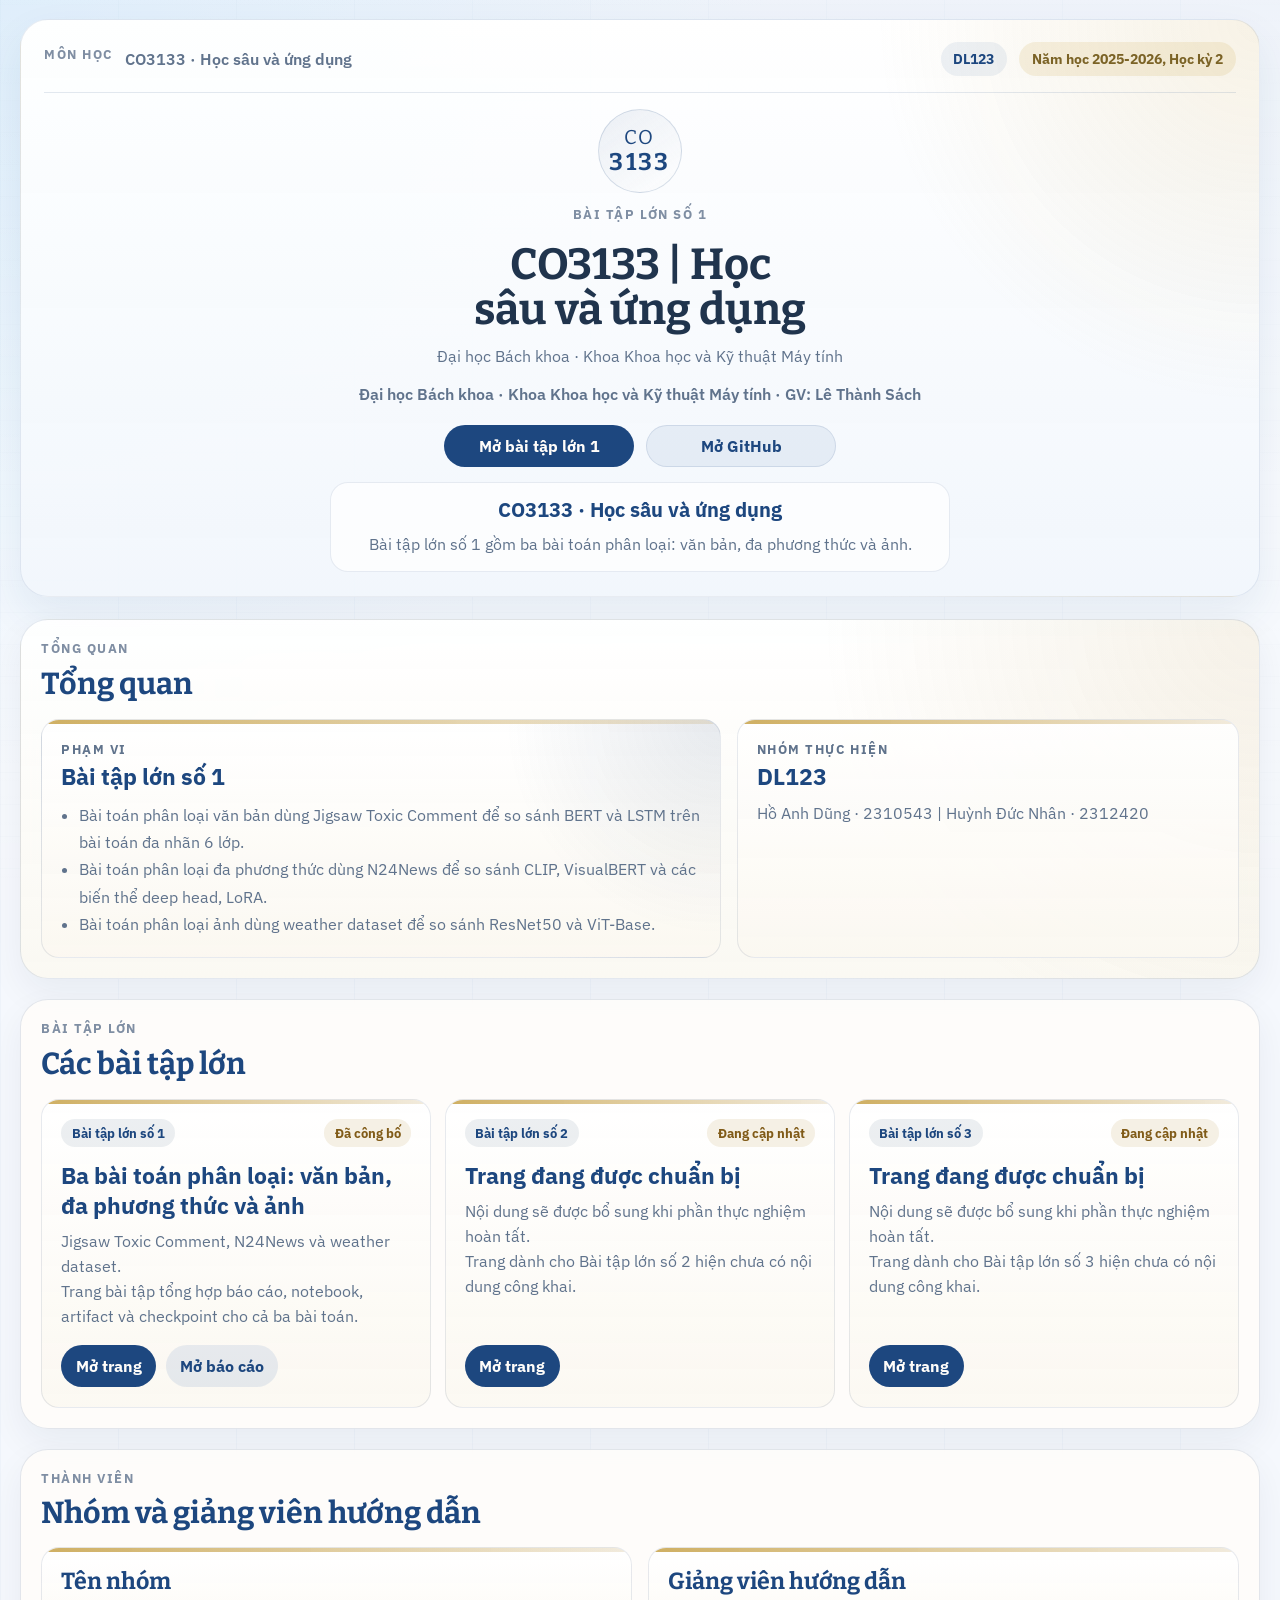
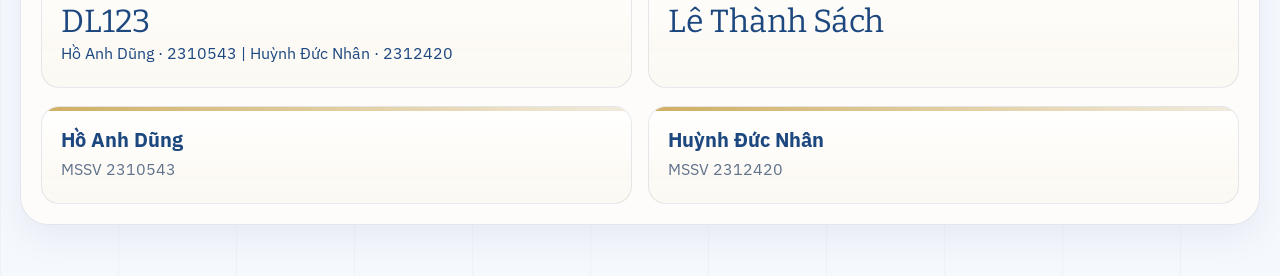
==== commit 5f965917: "" ====
--- a/index.html
+++ b/index.html
@@ -16,11 +16,11 @@
       <div class="hero-band">
         <div class="hero-band-left">
           <p class="eyebrow">Môn học</p>
-          <p id="hero-band-copy" class="hero-band-copy">CO3133 · Deep Learning and Applications</p>
+          <p id="hero-band-copy" class="hero-band-copy">CO3133 · Học sâu và ứng dụng</p>
         </div>
         <div class="hero-band-right">
           <span id="hero-group-chip" class="hero-chip">DL123</span>
-          <span id="hero-term-chip" class="hero-chip hero-chip-secondary">2025-2026 · Semester 2</span>
+          <span id="hero-term-chip" class="hero-chip hero-chip-secondary">Năm học 2025-2026, Học kỳ 2</span>
         </div>
       </div>
 
@@ -29,9 +29,9 @@
           <span>CO</span>
           <span>3133</span>
         </div>
-        <p class="section-kicker">Bài tập lớn</p>
-        <h1 id="site-title">CO3133</h1>
-        <p id="site-subtitle" class="lede">Landing page công khai cho các bài tập lớn của nhóm.</p>
+        <p class="section-kicker">Bài tập lớn số 1</p>
+        <h1 id="site-title">CO3133 | Học sâu và ứng dụng</h1>
+        <p id="site-subtitle" class="lede">Đại học Bách khoa · Khoa Khoa học và Kỹ thuật Máy tính</p>
         <p id="hero-meta-line" class="hero-meta-line"></p>
         <div id="hero-actions" class="hero-actions"></div>
         <div class="hero-inline-card">
@@ -46,12 +46,12 @@
         <div class="section-heading">
           <div>
             <p class="section-kicker">Tổng quan</p>
-            <h2 id="home-overview-title">Tổng quan landing page</h2>
+            <h2 id="home-overview-title">Tổng quan</h2>
           </div>
         </div>
         <div class="overview-spotlight-grid">
           <article class="overview-card overview-card-primary">
-            <p class="section-kicker">Khái quát</p>
+            <p class="section-kicker">Phạm vi</p>
             <h3 id="overview-title"></h3>
             <ul id="overview-points" class="overview-list"></ul>
           </article>
@@ -76,8 +76,8 @@
       <section class="panel team-panel">
         <div class="section-heading">
           <div>
-            <p class="section-kicker">Nhóm thực hiện</p>
-            <h2>Thành viên và giảng viên</h2>
+            <p class="section-kicker">Thành viên</p>
+            <h2>Nhóm và giảng viên hướng dẫn</h2>
           </div>
         </div>
         <div class="team-layout">
@@ -89,7 +89,6 @@
           <article class="info-card team-feature-card">
             <h3>Giảng viên hướng dẫn</h3>
             <p id="instructor-name" class="feature-copy"></p>
-            <p class="body-copy">Trang được tổ chức theo hướng học thuật, dễ quét nhanh và ưu tiên đúng các đường dẫn công khai cần cho chấm bài.</p>
           </article>
         </div>
         <div id="members-grid" class="member-grid member-grid-home"></div>
--- a/assets/css/styles.css
+++ b/assets/css/styles.css
@@ -1,17 +1,17 @@
 :root {
-  --navy-950: #173f78;
-  --navy-900: #1f5ca8;
-  --navy-700: #57a7e3;
-  --gold-500: #6dc6ff;
-  --gold-300: #bfe8ff;
-  --gold-100: #eaf7ff;
-  --ivory: #eef6ff;
-  --paper: #e1eefc;
+  --navy-950: #1d477f;
+  --navy-900: #285c9b;
+  --navy-700: #7eaed7;
+  --gold-500: #cfaf62;
+  --gold-300: #e7d7ad;
+  --gold-100: #f7f1df;
+  --ivory: #f5f8fd;
+  --paper: #edf2f9;
   --white: #fffdfa;
-  --ink: #18314c;
-  --muted: #5b728d;
-  --line: rgba(31, 92, 168, 0.12);
-  --shadow: 0 20px 60px rgba(23, 63, 120, 0.12);
+  --ink: #20344d;
+  --muted: #60738c;
+  --line: rgba(29, 71, 127, 0.12);
+  --shadow: 0 20px 60px rgba(29, 71, 127, 0.10);
   --radius-lg: 28px;
   --radius-md: 18px;
   --page-width: 1180px;
@@ -108,7 +108,7 @@
   margin: 0 0 0.6rem;
   font-size: 0.79rem;
   font-weight: 700;
-  color: #dff4ff;
+  color: #7f8ea3;
 }
 
 .site-header h1, .hero-panel h2, .section-heading h2, .info-card h3, .feature-copy, #assignment-name {
@@ -1308,7 +1308,17 @@
   grid-template-columns: 1fr;
   align-items: stretch;
   gap: 1rem;
-  padding: 1.25rem;
+  padding: 1.35rem 1.45rem 1.45rem;
+  border: 1px solid rgba(29, 71, 127, 0.1);
+  background:
+    radial-gradient(circle at top right, rgba(207,175,98,0.16), transparent 28%),
+    linear-gradient(180deg, rgba(255,255,255,0.96), rgba(241,246,252,0.94));
+  color: var(--ink);
+  box-shadow: 0 18px 42px rgba(29, 71, 127, 0.08);
+}
+
+.site-header.home-hero::after {
+  display: none;
 }
 
 .hero-band,
@@ -1324,7 +1334,7 @@
   grid-template-columns: minmax(0, 1fr) auto;
   align-items: center;
   padding-bottom: 1rem;
-  border-bottom: 1px solid rgba(255,253,250,0.14);
+  border-bottom: 1px solid rgba(29, 71, 127, 0.12);
 }
 
 .hero-band-left,
@@ -1338,7 +1348,7 @@
 
 .hero-band-copy {
   margin: 0;
-  color: rgba(255,253,250,0.78);
+  color: var(--muted);
   font-weight: 600;
   white-space: normal;
   overflow-wrap: anywhere;
@@ -1350,37 +1360,56 @@
   min-height: 34px;
   padding: 0.35rem 0.8rem;
   border-radius: 999px;
-  background: rgba(255,253,250,0.12);
-  color: var(--white);
+  background: rgba(40, 92, 155, 0.08);
+  color: var(--navy-950);
   font-size: 0.88rem;
   font-weight: 700;
 }
 
 .hero-chip-secondary {
-  background: rgba(182,146,71,0.22);
-  color: var(--gold-100);
+  background: rgba(207,175,98,0.18);
+  color: #7b6326;
 }
 
 .hero-main-copy {
   display: grid;
-  gap: 0.65rem;
+  gap: 0.7rem;
   align-content: start;
   min-width: 0;
-  max-width: 700px;
+  width: min(100%, 920px);
+  margin: 0 auto;
 }
 
 .hero-main-copy .crest-mark {
-  margin-bottom: 0.3rem;
+  width: 84px;
+  height: 84px;
+  margin-bottom: 0.15rem;
+  border-color: rgba(29, 71, 127, 0.16);
+  background: linear-gradient(145deg, rgba(29, 71, 127, 0.08), rgba(255,255,255,0.7));
+  color: var(--navy-950);
 }
 
 .hero-main-copy-simplified {
-  justify-items: start;
+  justify-items: center;
+  text-align: center;
+}
+
+.home-hero h1 {
+  max-width: 12ch;
+  margin-inline: auto;
+  line-height: 1.02;
+}
+
+.home-hero .lede {
+  max-width: 60ch;
+  margin: 0;
+  color: var(--muted);
 }
 
 .hero-summary {
   margin: 0;
-  color: rgba(255,253,250,0.9);
-  line-height: 1.8;
+  color: var(--muted);
+  line-height: 1.7;
 }
 
 .hero-actions {
@@ -1388,6 +1417,7 @@
   flex-wrap: wrap;
   gap: 0.75rem;
   margin-top: 0.4rem;
+  justify-content: center;
 }
 
 .home-hero .button-link {
@@ -1395,14 +1425,14 @@
 }
 
 .home-hero .button-secondary {
-  background: rgba(255,253,250,0.14);
-  color: var(--white);
-  border: 1px solid rgba(255,253,250,0.18);
+  background: rgba(40,92,155,0.08);
+  color: var(--navy-950);
+  border: 1px solid rgba(29,71,127,0.12);
 }
 
 .home-hero .button-secondary:hover,
 .home-hero .button-secondary:focus-visible {
-  background: rgba(255,253,250,0.2);
+  background: rgba(40,92,155,0.14);
 }
 
 .hero-side-block {
@@ -1414,21 +1444,24 @@
   margin-top: 0.2rem;
   padding: 0.85rem 1rem;
   border-radius: 18px;
-  border: 1px solid rgba(255,255,255,0.18);
-  background: rgba(255,255,255,0.12);
+  border: 1px solid rgba(29,71,127,0.1);
+  background: rgba(255,255,255,0.72);
+  width: min(100%, 620px);
+  margin-inline: auto;
 }
 
 .hero-inline-card h2 {
   margin: 0 0 0.45rem;
-  color: var(--white);
+  color: var(--navy-950);
   font-size: clamp(1.05rem, 1.6vw, 1.25rem);
 }
 
 .hero-meta-line {
   margin: 0;
-  color: rgba(255,255,255,0.84);
+  color: var(--muted);
   line-height: 1.65;
   font-weight: 600;
+  max-width: 60ch;
 }
 
 .section-side-copy {
@@ -1525,6 +1558,12 @@
 
 .team-feature-card {
   min-height: 100%;
+}
+
+.team-feature-card .body-copy {
+  font-size: 1rem;
+  color: var(--navy-950);
+  line-height: 1.8;
 }
 
 .member-grid-home {
@@ -1894,23 +1933,39 @@
   .crest-mark { width: 88px; height: 88px; }
   .site-header h1 { font-size: 2.45rem; }
   .site-header.home-hero {
-    gap: 1rem;
+    gap: 0.9rem;
     padding: 1rem;
     border-radius: 26px;
   }
   .site-header.home-hero h1 {
-    max-width: 7ch;
-    font-size: clamp(1.8rem, 8.4vw, 2.45rem);
-    line-height: 0.95;
+    max-width: 8ch;
+    font-size: clamp(1.75rem, 8vw, 2.3rem);
+    line-height: 1.02;
+  }
+  .hero-main-copy-simplified {
+    justify-items: start;
+    text-align: left;
+  }
+  .hero-actions {
+    justify-content: stretch;
+  }
+  .hero-inline-card {
+    width: 100%;
+    margin-inline: 0;
+  }
+  .hero-meta-line,
+  .home-hero .lede,
+  .home-hero h1 {
+    margin-inline: 0;
   }
   .hero-main-copy {
     gap: 0.65rem;
   }
   .hero-main-copy .crest-mark {
-    width: 72px;
-    height: 72px;
+    width: 64px;
+    height: 64px;
     margin-bottom: 0.1rem;
-    font-size: 1rem;
+    font-size: 0.95rem;
   }
   .hero-main-copy .crest-mark span:last-child {
     font-size: 1.25rem;
